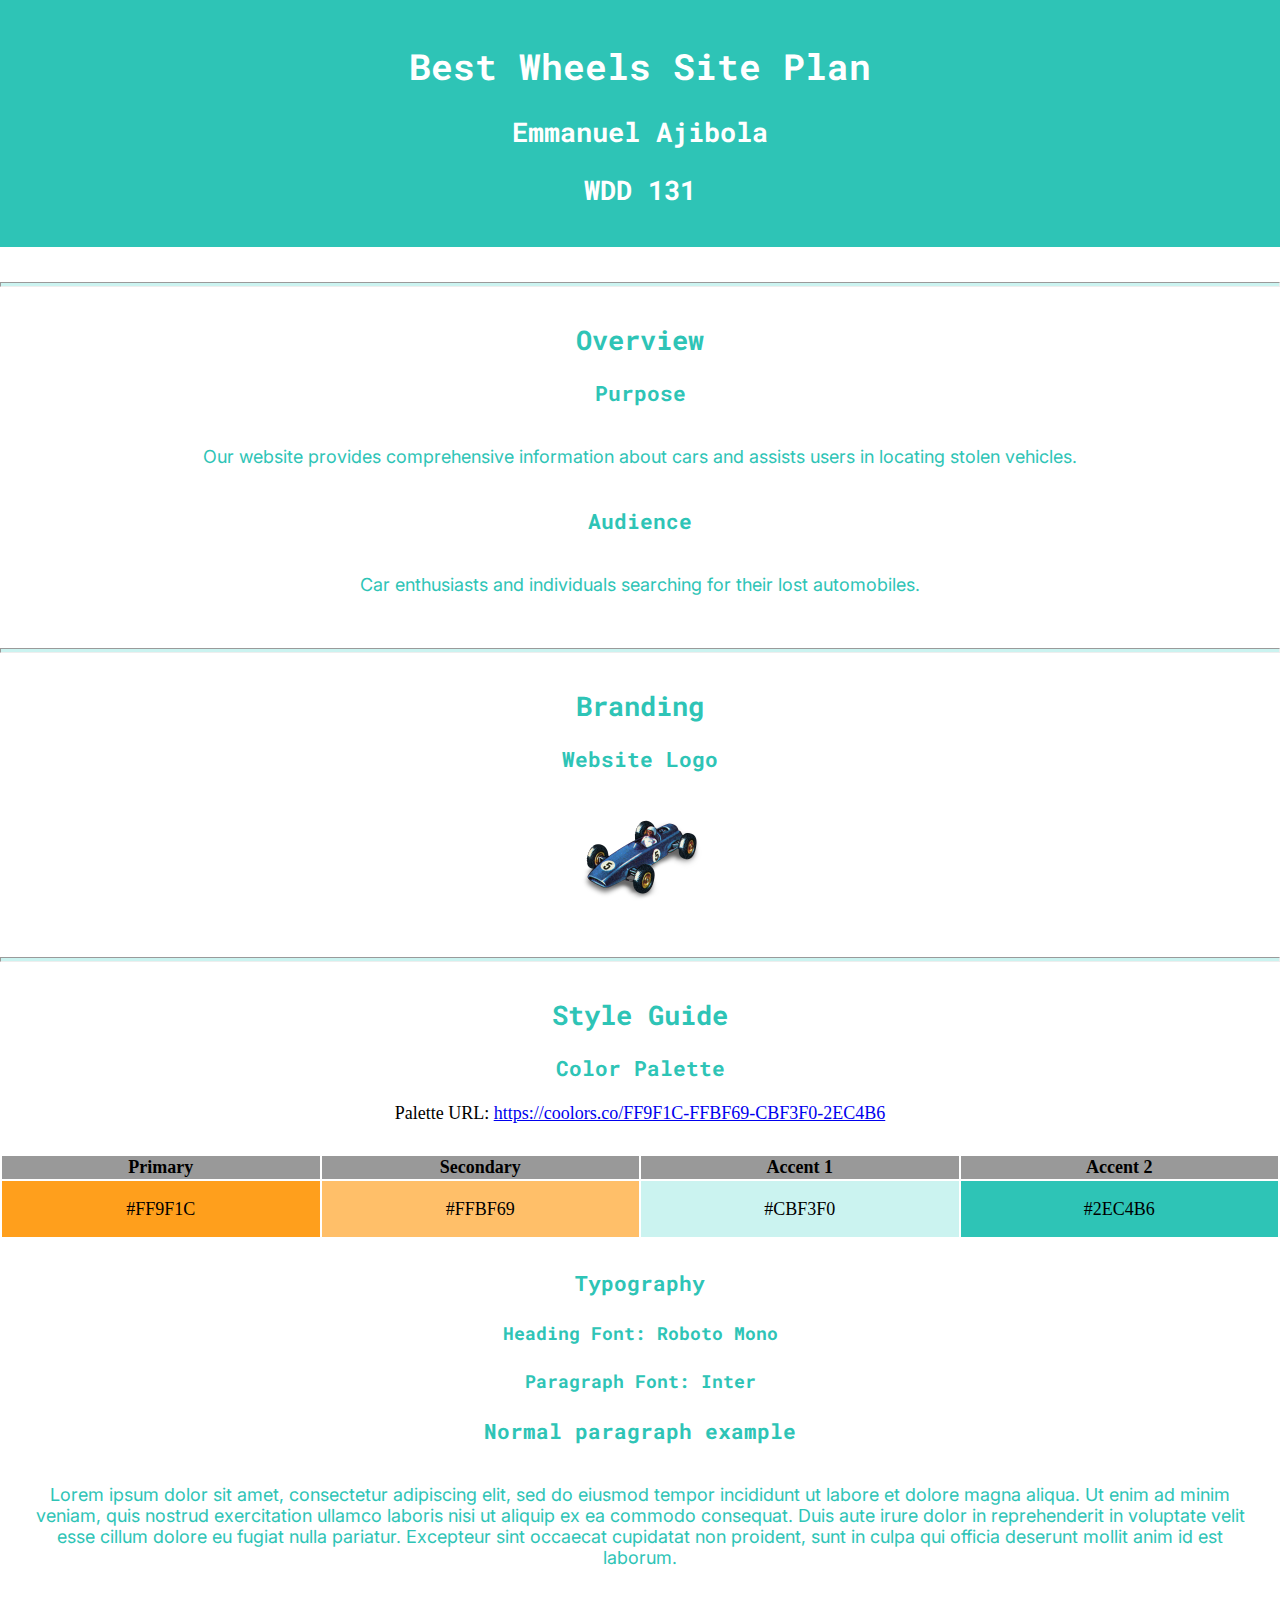
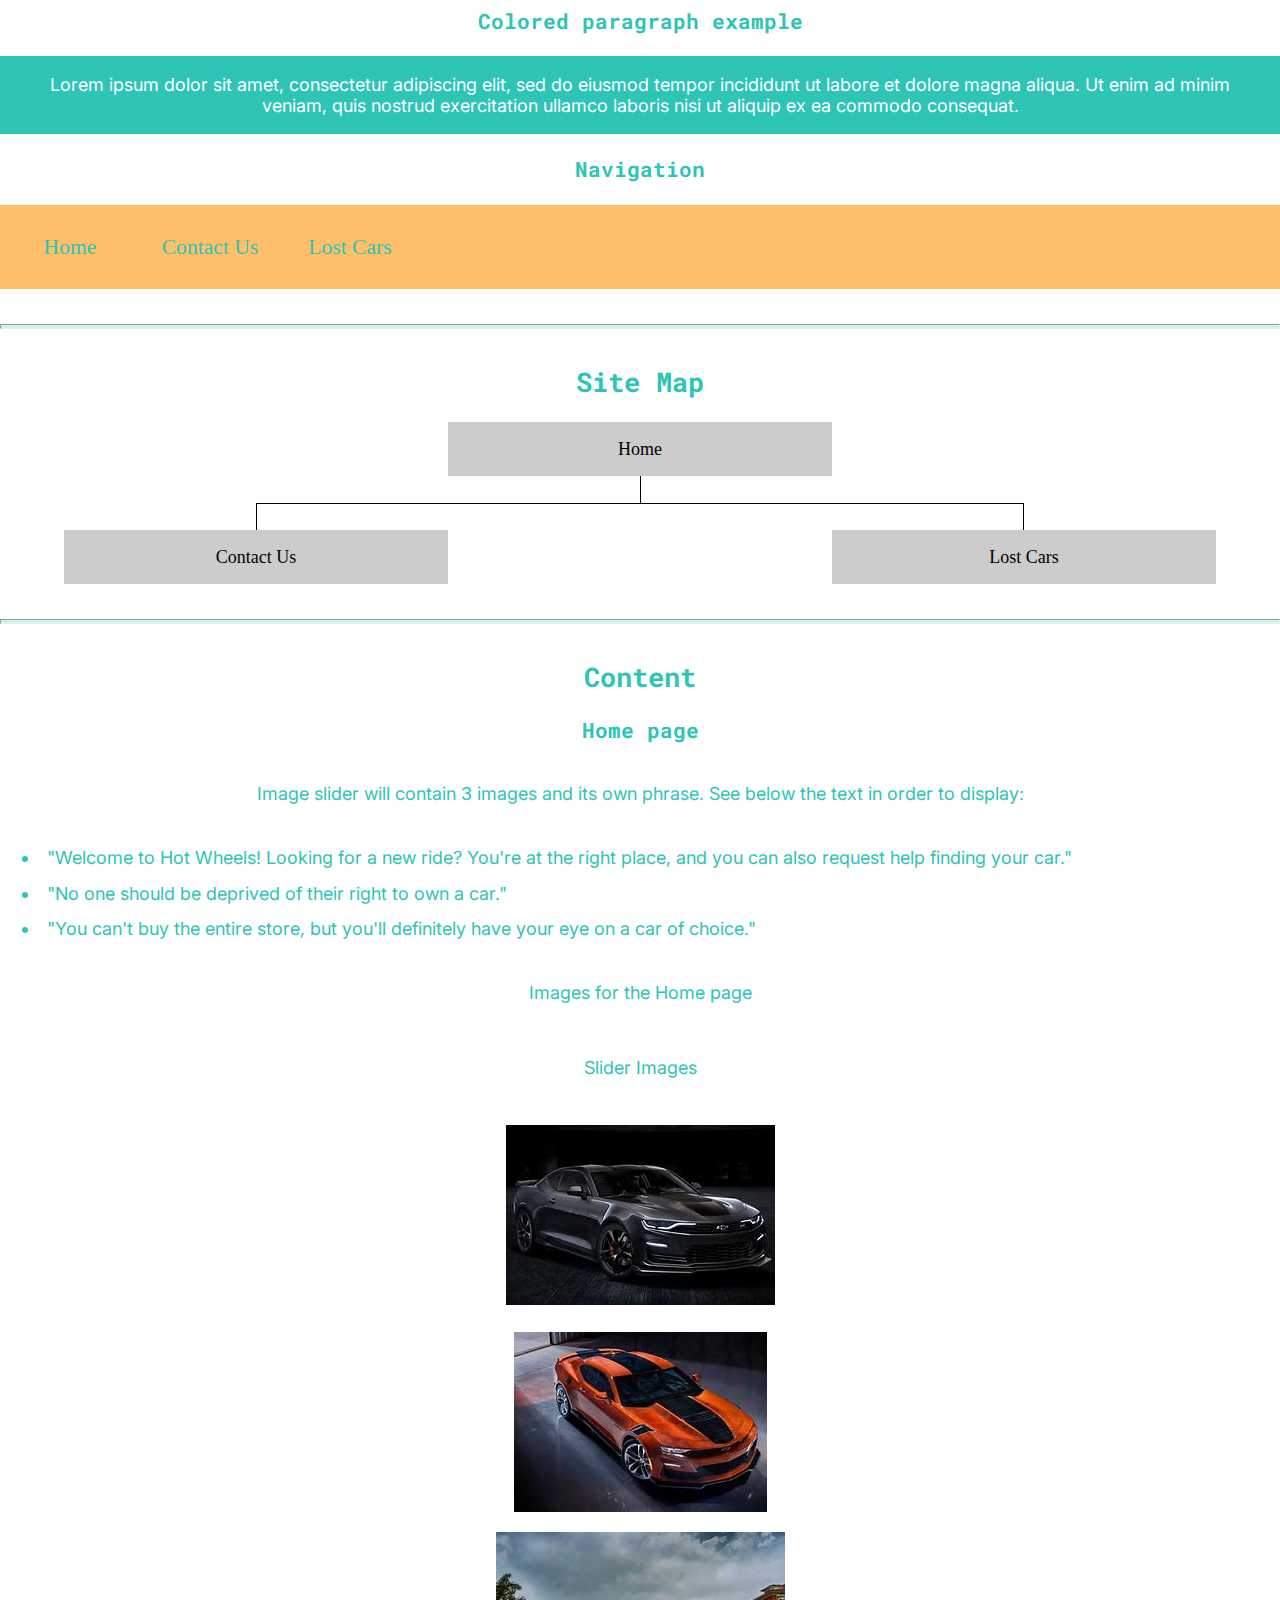
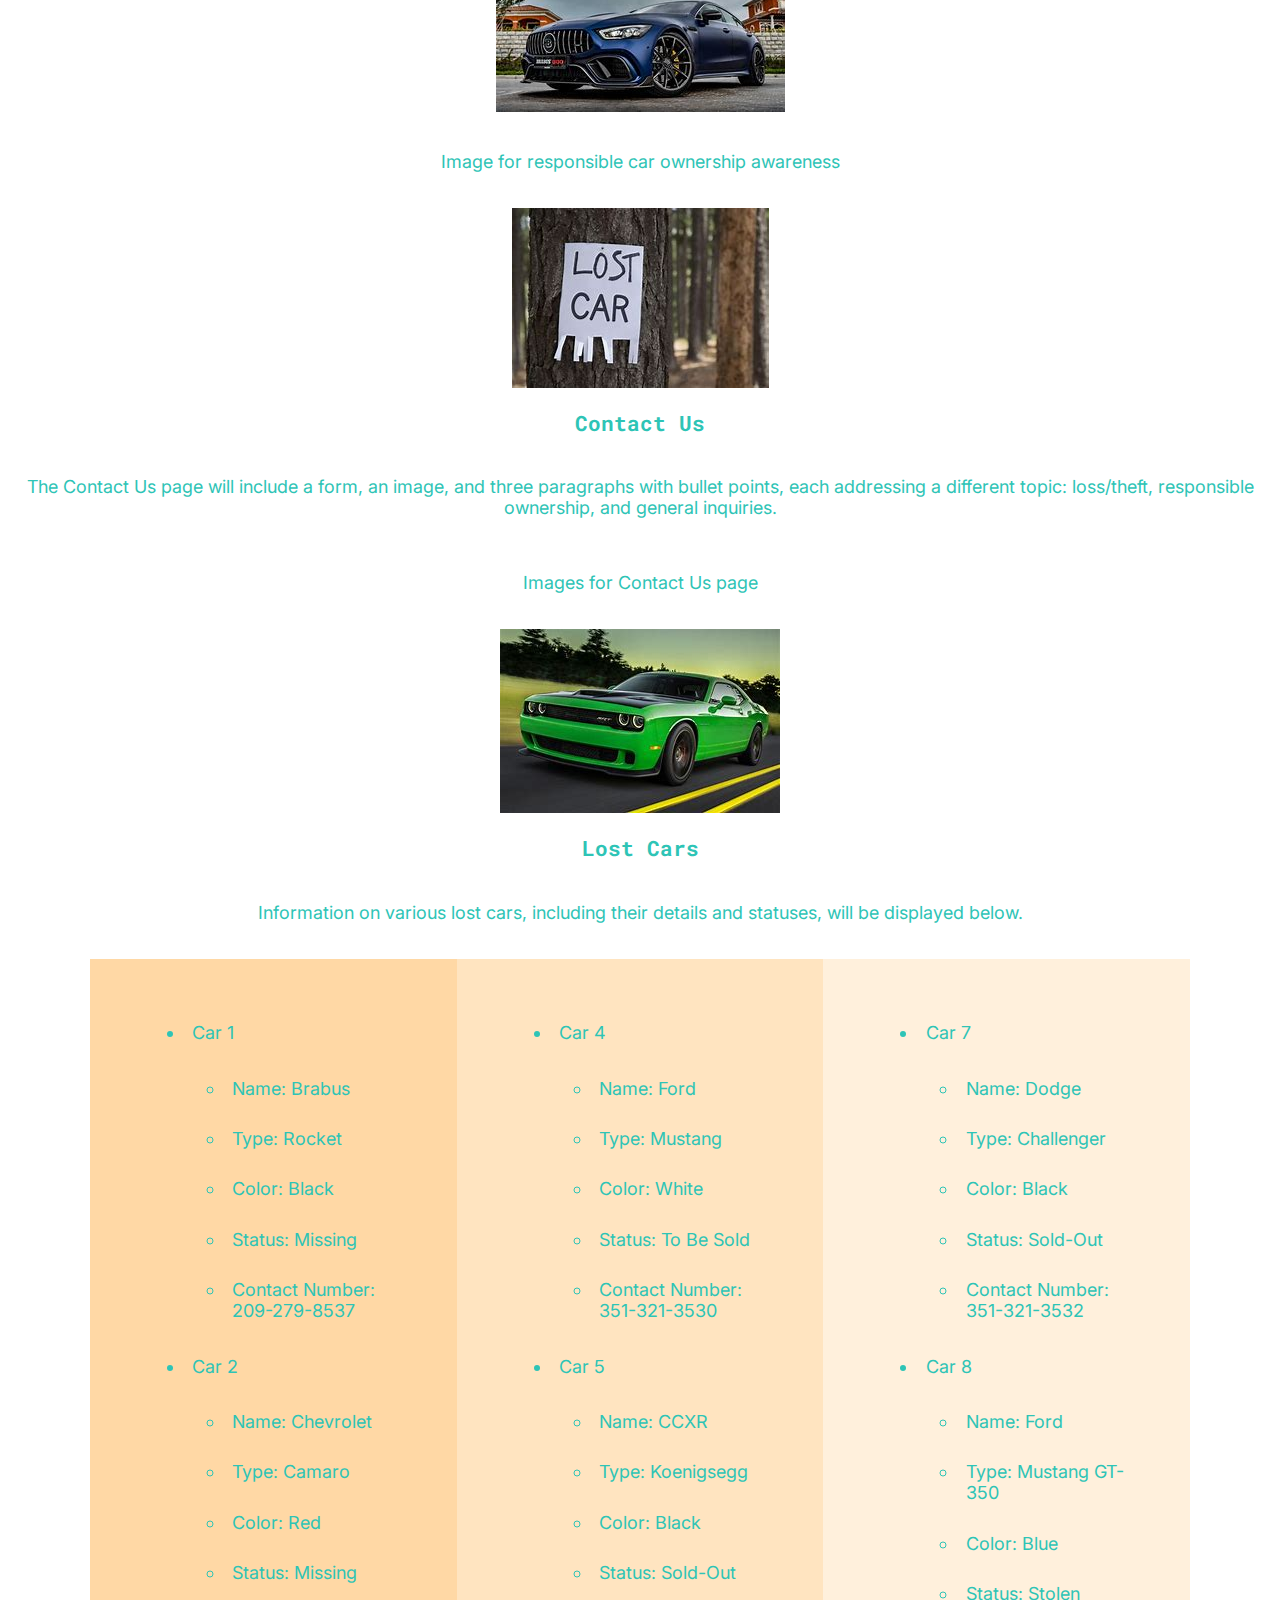
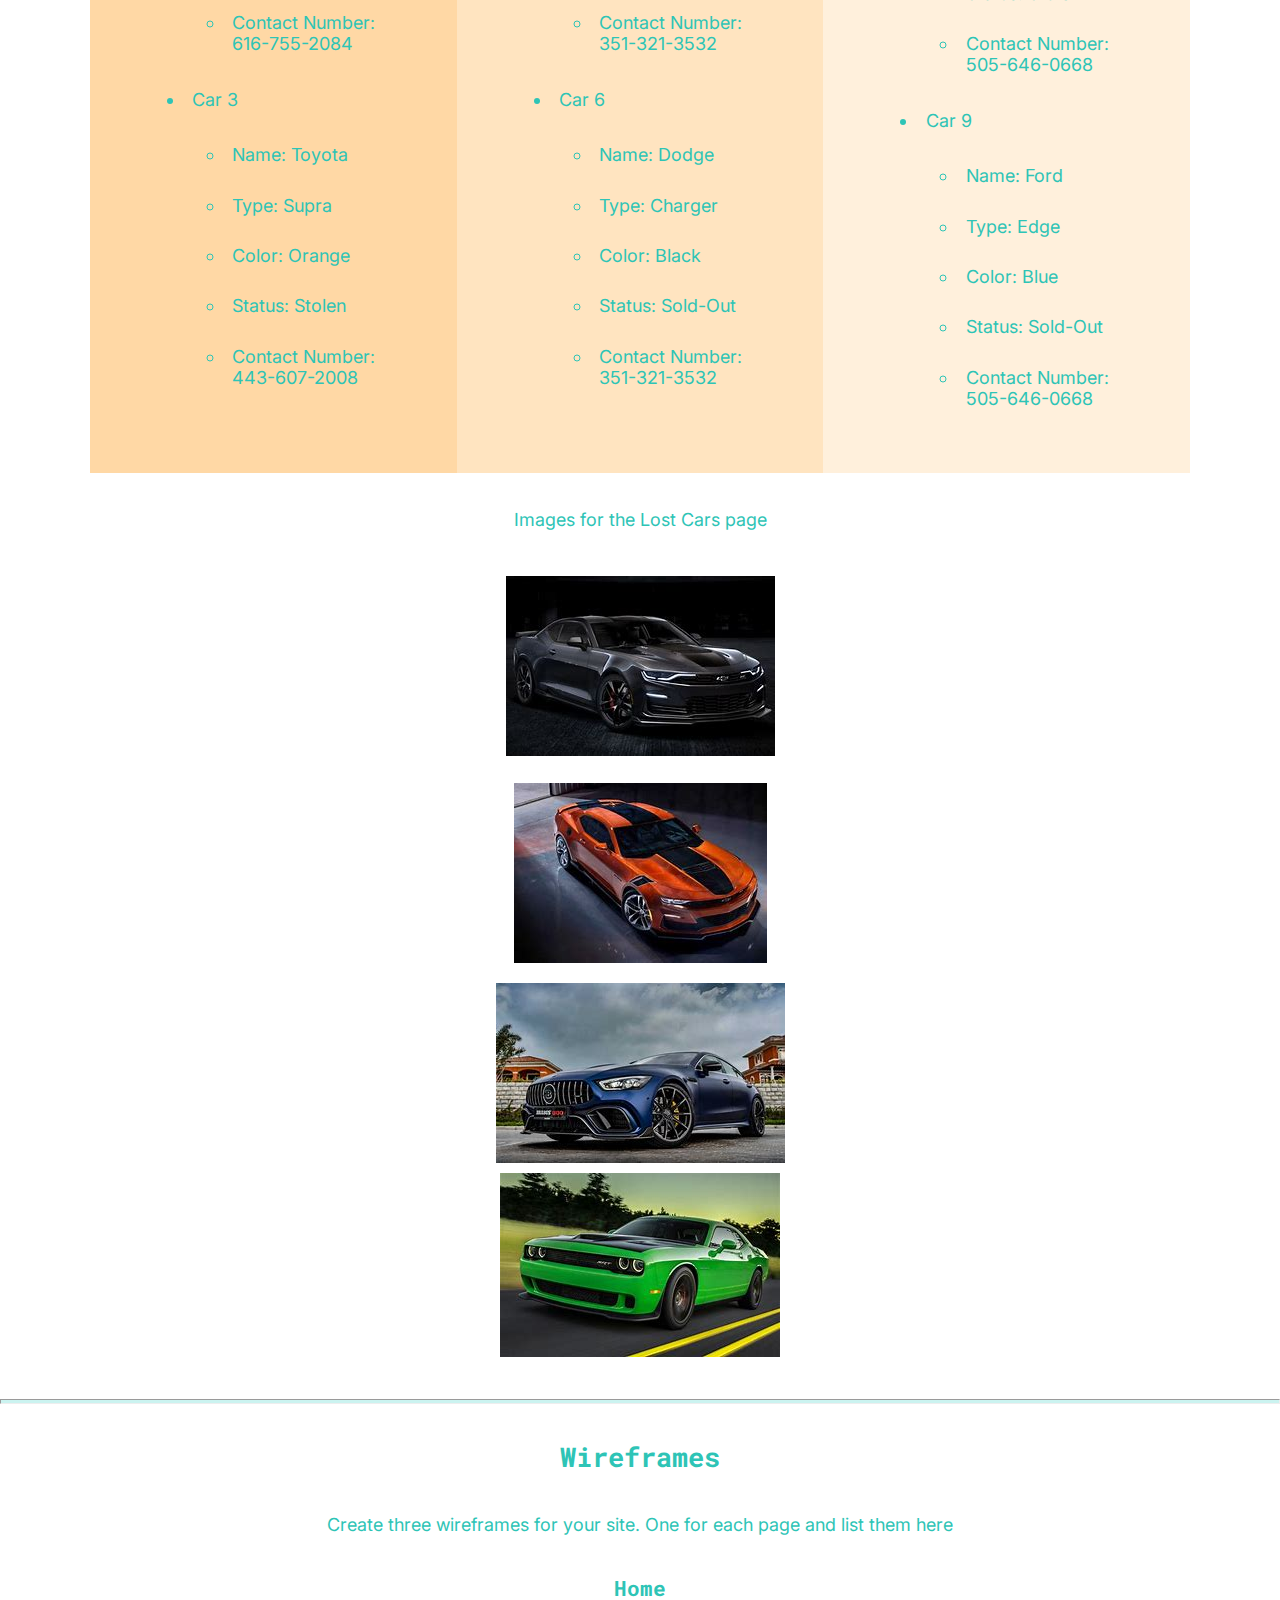
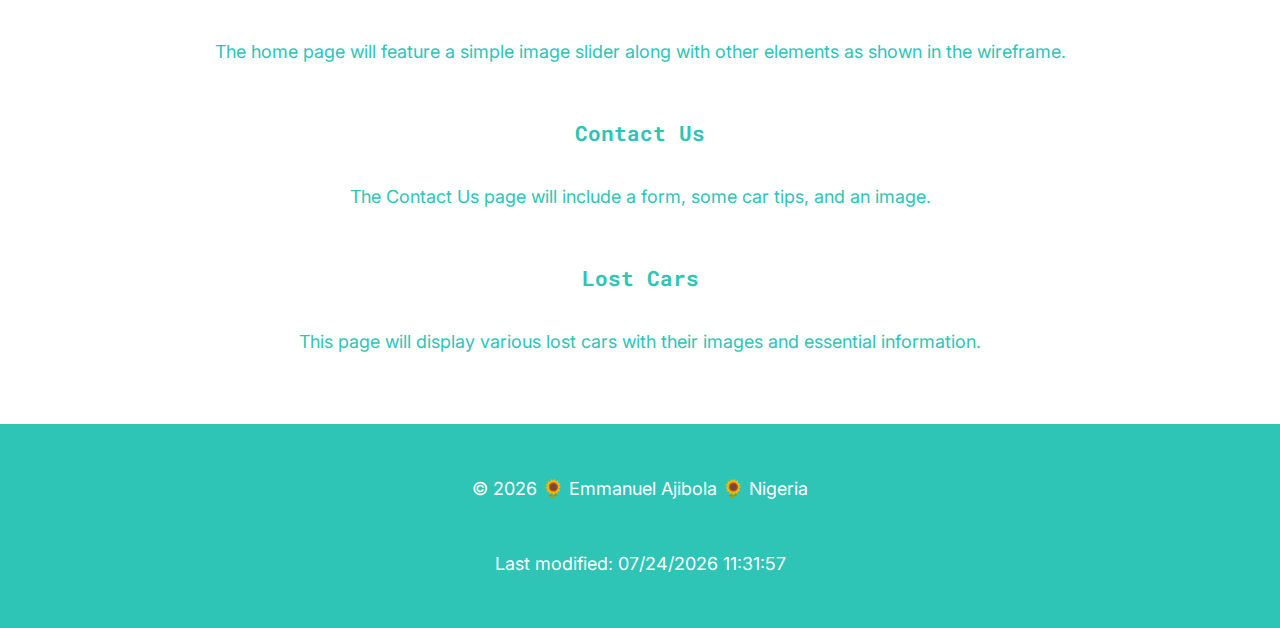
==== site-plan.html @ 31a9af97 "All Done" ====
<!DOCTYPE html>
<html lang="en-us">

<head>
  <meta http-equiv="Content-Type" content="text/html; charset=UTF-8">
  <meta name="viewport" content="width=device-width, initial-scale=1.0">
  <meta name="description" content="This is the site plan for the project of subject WDD131" />
  <meta name="author" content="Emmanuel Ajibola" />
  <title>Best Wheels | Site Plan</title>
  <link type="text/css" rel="stylesheet" href="styles/siteplan.css">
  <link rel="icon" type="image/x-icon" href="images/brm_racing_car_18613.ico">
</head>

<body>
  <header>
    <h1> Best Wheels Site Plan</h1>
    <h2>Emmanuel Ajibola</h2>
    <h2>WDD 131</h2>
  </header>
  <main>
    <hr>
    <h2>Overview</h2>
    <h3>Purpose</h3>
    <p>Our website provides comprehensive information about cars and assists users in locating stolen vehicles.</p> <!-- changed -->

    <h3>Audience</h3>
    <p>Car enthusiasts and individuals searching for their lost automobiles.</p> <!-- changed -->

    <hr>
    <h2>Branding</h2>
    <h3>Website Logo</h3>
    <a href="index.html">
      <img src="images/brm_racing_car_18613.ico" alt="Logo image" loading="lazy">
    </a>
    <hr>
    <h2>
      Style Guide
    </h2>

    <h3>
      Color Palette
    </h3>

    Palette URL: <a href="https://coolors.co/FF9F1C-FFBF69-CBF3F0-2EC4B6"
      target="_blank">https://coolors.co/FF9F1C-FFBF69-CBF3F0-2EC4B6</a>

    <table class="colors">
      <tbody>
        <tr>
          <th>Primary</th>
          <th>Secondary</th>
          <th>Accent 1</th>
          <th>Accent 2</th>
        </tr>
        <tr>
          <td class="primary">#FF9F1C</td>
          <td class="secondary">#FFBF69</td>
          <td class="accent1">#CBF3F0</td>
          <td class="accent2">#2EC4B6</td>
        </tr>
      </tbody>
    </table>

    <h3>
      Typography
    </h3>

    <h4>
      Heading Font: Roboto Mono <!-- changed -->
    </h4>
    <h4>
      Paragraph Font: Inter <!-- changed -->
    </h4>
    <h3>
      Normal paragraph example
    </h3>
    <p>
      Lorem ipsum dolor sit amet, consectetur adipiscing elit, sed do eiusmod tempor incididunt ut labore et dolore
      magna aliqua. Ut enim ad minim veniam, quis nostrud exercitation ullamco laboris nisi ut aliquip ex ea commodo
      consequat. Duis aute irure dolor in reprehenderit in voluptate velit esse cillum dolore eu fugiat nulla pariatur.
      Excepteur sint occaecat cupidatat non proident, sunt in culpa qui officia deserunt mollit anim id est laborum.
    </p>
    <h3>
      Colored paragraph example
    </h3>
    <p class="colored">
      Lorem ipsum dolor sit amet, consectetur adipiscing elit, sed do eiusmod tempor incididunt ut labore et dolore
      magna aliqua. Ut enim ad minim veniam, quis nostrud exercitation ullamco laboris nisi ut aliquip ex ea commodo
      consequat.
    </p>

    <h3>
      Navigation
    </h3>

    <nav>
      <a href="#">Home</a>
      <a href="#">Contact Us</a>
      <a href="#">Lost Cars</a> <!-- changed -->
    </nav>
    <hr>
    <h2>
      Site Map
    </h2>
    <div class="sitemap">
      <div class="sm-home">
        Home
      </div>
      <div class="sm-page2">
        Contact Us <!-- changed -->
      </div>
      <div class="sm-page3">
        Lost Cars <!-- changed -->
      </div>

      <div class="top">
        &nbsp;
      </div>
      <div class="left">
        &nbsp;
      </div>
      <div class="right">
        &nbsp;
      </div>
    </div>

    <hr>
    <h2>
      Content
    </h2>
    <h3>Home page</h3>
    <p>
      Image slider will contain 3 images and its own phrase. See below the text in order to display:
    </p>
    <ul>
      <li>"Welcome to Hot Wheels! Looking for a new ride? You're at the right place, and you can also request help finding your car."</li> <!-- changed -->
      <li>"No one should be deprived of their right to own a car."</li>
      <li>"You can't buy the entire store, but you'll definitely have your eye on a car of choice."</li> <!-- changed -->
    </ul>

    <p>Images for the Home page</p>
    <p>Slider Images</p>
    <img src="images/1car.jpeg" alt="Homepage - Slider - Image 1" class="pet" loading="lazy">
    <img src="images/2car.jpeg" alt="Homepage - Slider - Image 2" class="pet" loading="lazy">
    <img src="images/3car.jpeg" alt="Homepage - Slider - Image 3" class="pet" loading="lazy">
    <p>Image for responsible car ownership awareness</p> <!-- changed -->
    <img src="images/lost-car.jpeg" alt="Homepage - Responsible car ownership awareness - Image" class="pets" loading="lazy"> <!-- changed -->
    
    <h3>Contact Us</h3>
    <p>
      The Contact Us page will include a form, an image, and three paragraphs with bullet points, each addressing a different topic: loss/theft, responsible ownership, and general inquiries. <!-- changed -->
    </p>
    <p>Images for Contact Us page</p>
    <img src="images/4car.jpeg" alt="Contact Us - Image" class="pets" loading="lazy">

    <h3>Lost Cars</h3> <!-- changed -->
    <p>
      Information on various lost cars, including their details and statuses, will be displayed below.
    </p> <!-- changed -->

    <div class="pet-row">
      <div class="pet-col" id="column1">
        <ul>
          <li>Car 1</li> <!-- changed -->
          <ul>
            <li>Name: Brabus </li>
            <li>Type: Rocket</li>
            <li>Color: Black</li>
            <li>Status: Missing</li>
            <li>Contact Number: 209-279-8537</li>
          </ul>

          <li>Car 2</li> <!-- changed -->
          <ul>
            <li>Name: Chevrolet</li> <!-- changed -->
            <li>Type: Camaro</li>
            <li>Color: Red</li> <!-- changed -->
            <li>Status: Missing</li>
            <li>Contact Number: 616-755-2084</li>
          </ul>

          <li>Car 3</li> <!-- changed -->
          <ul>
            <li>Name: Toyota</li>
            <li>Type: Supra</li>
            <li>Color: Orange</li>
            <li>Status: Stolen</li>
            <li>Contact Number: 443-607-2008</li>
          </ul>
      </div>

      <div class="pet-col" id="column2">
        <ul>
          <li>Car 4</li> <!-- changed -->
          <ul>
            <li>Name: Ford</li>
            <li>Type: Mustang</li>
            <li>Color: White</li>
            <li>Status: To Be Sold</li>
            <li>Contact Number: 351-321-3530</li>
          </ul>

          <li>Car 5</li> <!-- changed -->
          <ul>
            <li>Name: CCXR</li>
            <li>Type: Koenigsegg</li> <!-- corrected -->
            <li>Color: Black</li>
            <li>Status: Sold-Out</li>
            <li>Contact Number: 351-321-3532</li>
          </ul>

          <li>Car 6</li> <!-- changed -->
          <ul>
            <li>Name: Dodge</li>
            <li>Type: Charger</li>
            <li>Color: Black</li>
            <li>Status: Sold-Out</li>
            <li>Contact Number: 351-321-3532</li>
          </ul>
      </div>

      <div class="pet-col" id="column3">
        <ul>
          <li>Car 7</li> <!-- changed -->
          <ul>
            <li>Name: Dodge</li>
            <li>Type: Challenger</li>
            <li>Color: Black</li>
            <li>Status: Sold-Out</li>
            <li>Contact Number: 351-321-3532</li>
          </ul>

          <li>Car 8</li> <!-- changed -->
          <ul>
            <li>Name: Ford</li>
            <li>Type: Mustang GT-350</li> <!-- changed -->
            <li>Color: Blue</li>
            <li>Status: Stolen</li>
            <li>Contact Number: 505-646-0668</li>
          </ul>

          <li>Car 9</li> <!-- changed -->
          <ul>
            <li>Name: Ford</li>
            <li>Type: Edge</li> <!-- changed -->
            <li>Color: Blue</li>
            <li>Status: Sold-Out</li>
            <li>Contact Number: 505-646-0668</li>
          </ul>
      </div>
    </div>
    <p>Images for the Lost Cars page</p> <!-- changed -->
    <img src="images/ohyes_car.jpeg" alt="Lost Cars - Image 1" class="pet" loading="lazy"> <!-- changed -->
    <img src="images/1car.jpeg" alt="Lost Cars - Image 2" class="pet" loading="lazy"> <!-- changed -->
    <img src="images/2car.jpeg" alt="Lost Cars - Image 3" class="pet" loading="lazy"> <!-- changed -->
    <img src="images/3car.jpeg" alt="Lost Cars - Image 4" class="pet" loading="lazy"> <!-- changed -->
    <img src="images/4car.jpeg" alt="Lost Cars - Image 5" class="pet" loading="lazy"> <!-- changed -->
    <img src="images/chill.jpeg" alt="Lost Cars - Image 6" class="pet" loading="lazy"> <!-- changed -->
    <img src="images/chilis.jpeg" alt="Lost Cars - Image 7" class="pet" loading="lazy"> <!-- changed -->
    <img src="images/bosscar.jpeg" alt="Lost Cars - Image 8" class="pet" loading="lazy" style="width: 500px;"> <!-- changed -->

    <hr>
    <h2>
      Wireframes
    </h2>
    <p>
      Create three wireframes for your site. One for each page and list them here
    </p>

    <h3>Home</h3>
    <p>
      The home page will feature a simple image slider along with other elements as shown in the wireframe.
    </p>
    <img src="images/1-Homepage.png" alt="home page wireframe" loading="lazy">

    <h3>Contact Us</h3>
    <p>
      The Contact Us page will include a form, some car tips, and an image.
    </p>
    <img src="images/2-Contact-Us.png" alt="Contact Us wireframe" loading="lazy">

    <h3>Lost Cars</h3> <!-- changed -->
    <p>
      This page will display various lost cars with their images and essential information.
    </p>
    <img src="images/3-Lost-Pets.png" alt="Lost Cars wireframe" loading="lazy"> <!-- changed -->
  </main>
  <footer>
    <p>&copy; <span id="currentyear"></span> &#127803; Emmanuel Ajibola &#127803; Nigeria</p>
    <p id="lastModified"></p>
    <script src="scripts/getdates.js" defer></script> <!-- corrected -->
  
  </footer>
  
</body>

</html>
---- styles/siteplan.css ----
/* if you are using any Google fonts change the font names below to your fonts. 
Any spaces in your font name should be replaced with a +. 
Fonts are separated by a | */
@import url('https://fonts.googleapis.com/css2?family=Inter:wght@400&family=Roboto+Mono:wght@700&display=swap');

:root {
  --primary-color: #FF9F1C   ;
  --secondary-color: #FFBF69 ;
  --accent1-color: #CBF3F0;
  --accent2-color: #2EC4B6;

  --heading-font: "Roboto Mono", Helvetica, sans-serif;
  --paragraph-font: Inter, Helvetica, sans-serif;

  --headline-color-on-white: #2EC4B6;  /* headlines on a white background */ 
  --headline-color-on-color: white; /* headlines on a colored background */ 
  --paragraph-color-on-white: #2EC4B6; /* paragraph text on a white background */ 
  --paragraph-color-on-color: white; /* paragraph text on a colored background */ 
  --paragraph-background-color: #2EC4B6  ;
  --nav-link-color: #2EC4B6;
  --nav-background-color: #FFBF69;
  --nav-hover-link-color: white;
  --nav-hover-background-color: #2EC4B6;
}

body {
  margin: 0 auto;
  font-size: 18px;
  text-align: center;
}
img {
  display: block;
  margin: 0 auto;
}

h1, h2, h3, h4, h5, h6 {
  font-family: var(--heading-font);
  color: var(--headline-color-on-white);
}
h2 {
  text-align: center;
}
hr {
  height: 3px;
  margin: 35px 0;
  background: var(--accent1-color);
}
header, footer {
  padding: 1em;
  text-align: center;
  color: var(--headline-color-on-color);
  background-color: var(--paragraph-background-color);
}

header > h1, header > h2, footer p {
  color: var(--headline-color-on-color);
}

footer{
  margin-top: 2em;
}

p {
  font-family: var(--paragraph-font);
  color: var(--paragraph-color-on-white);
  padding: 1em;
}

.colors {
  width: 100%;
  min-width: 350px;
  margin: 30px auto;
  text-align: center;
}
.colors th {
  background-color: #999;
}
.colors td{
  width: 25%;
  height: 3em;
}

.primary {
  background-color: var(--primary-color);
}
.secondary {
  background-color: var(--secondary-color);
}
.accent1 {
  background-color: var(--accent1-color);
}
.accent2{
  background-color: var(--accent2-color);
}

p.colored {
  background-color: var(--paragraph-background-color);
  color: var(--paragraph-color-on-color);
}

nav {
  background-color: var(--nav-background-color);
  line-height: 3em;
  text-align: center;
  font-size: 1.2em;
}
nav  {
  list-style-type: none;
  display: flex;
}
nav a {
  padding:1em;
  min-width: 120px;
  text-decoration: none;
  padding: 10px;
}
nav a:link, nav a:visited {
  color: var(--nav-link-color);
}
nav a:hover {
  color: var(--nav-hover-link-color);
  background-color: var(--nav-hover-background-color);
}

.sitemap {
  display: grid;
  justify-content: center;

  grid-template-columns: repeat(6, 15%);
  grid-template-rows: 3em 1.5em 1.5em 3em;
  grid-template-areas: ". . home home . ."
    ". . . top . ."
    ". left left right right ."
    "page2 page2 . . page3 page3";
}
.sitemap > div {

  text-align: center;

}
.sm-home {
  grid-area: home;
  background-color: #ccc;
  line-height: 3em;
}
.sm-page2 {
  grid-area: page2;
  background-color: #ccc;
  line-height: 3em;
}
.sm-page3 {
  grid-area: page3;
  background-color: #ccc;
  line-height: 3em;
}

.top {
  grid-area: top;
  border-left: 1px solid;
}

.left {
  grid-area: left;
  border-top: 1px solid;
  border-left: 1px solid;
}

.right {
  grid-area: right;
  border-top: 1px solid;
  border-right: 1px solid;
}

/* Create three equal columns that floats next to each other */
.column {
  float: left;
  width: 50%;
  padding: 10px;
  height: 10%;
}

.column li{
  float: left;
  clear: both;
}

/* Clear floats after the columns */
.row:after {
  content: "";
  display: table;
  clear: both;
}

/* Additions */

/* Initial treatment for UL and LI */
ul{
  text-align: left;
}

li {
  font-family: var(--paragraph-font);
  color: var(--paragraph-color-on-white);
  padding: 0.4em;
}

/* Table from Contact Us Secondary Page */
.pet-row{
  width: 90%;
  max-width: 1100px;
  margin: auto;
  display: grid;
  grid-template-columns: repeat(auto-fit, minmax(250px, 1fr));
}

.pet-col{
  padding: 10% 15%;
}

.pet-col h3{
  margin: 20px 0 40px;
}

.pet-col ul{
  margin: 20px 0;
}
.pet-col ul li{
  margin: 15px 0;
  size: 20px;
}

#column1{
  background-color:#ffbe6999;
}

#column2{
  background-color:#ffbe696b;
}

#column3{
  background-color:#ffbe693b;
}

/* Pet images resize for personal site plan, however all images were optimized */
.pet{
  object-fit: scale-down;
  width: 300px;
  image-resolution: 100dpi;
}
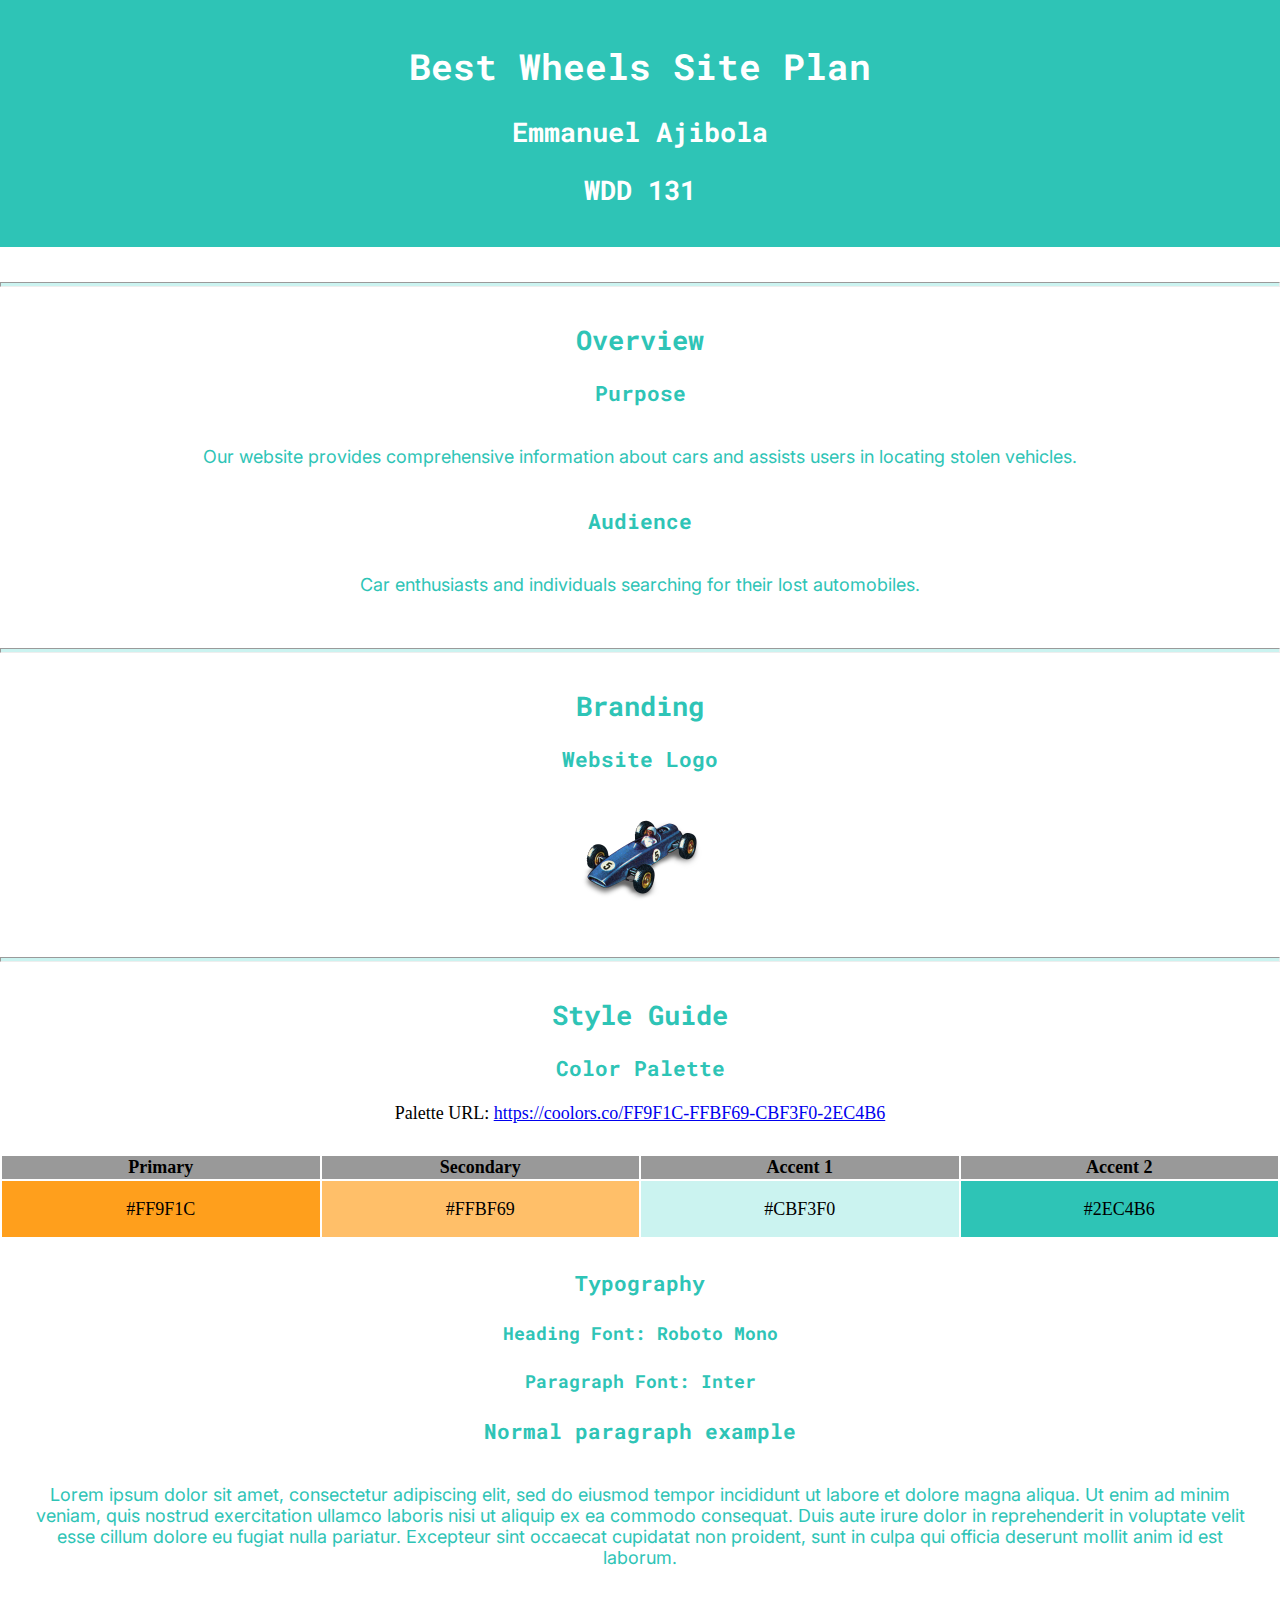
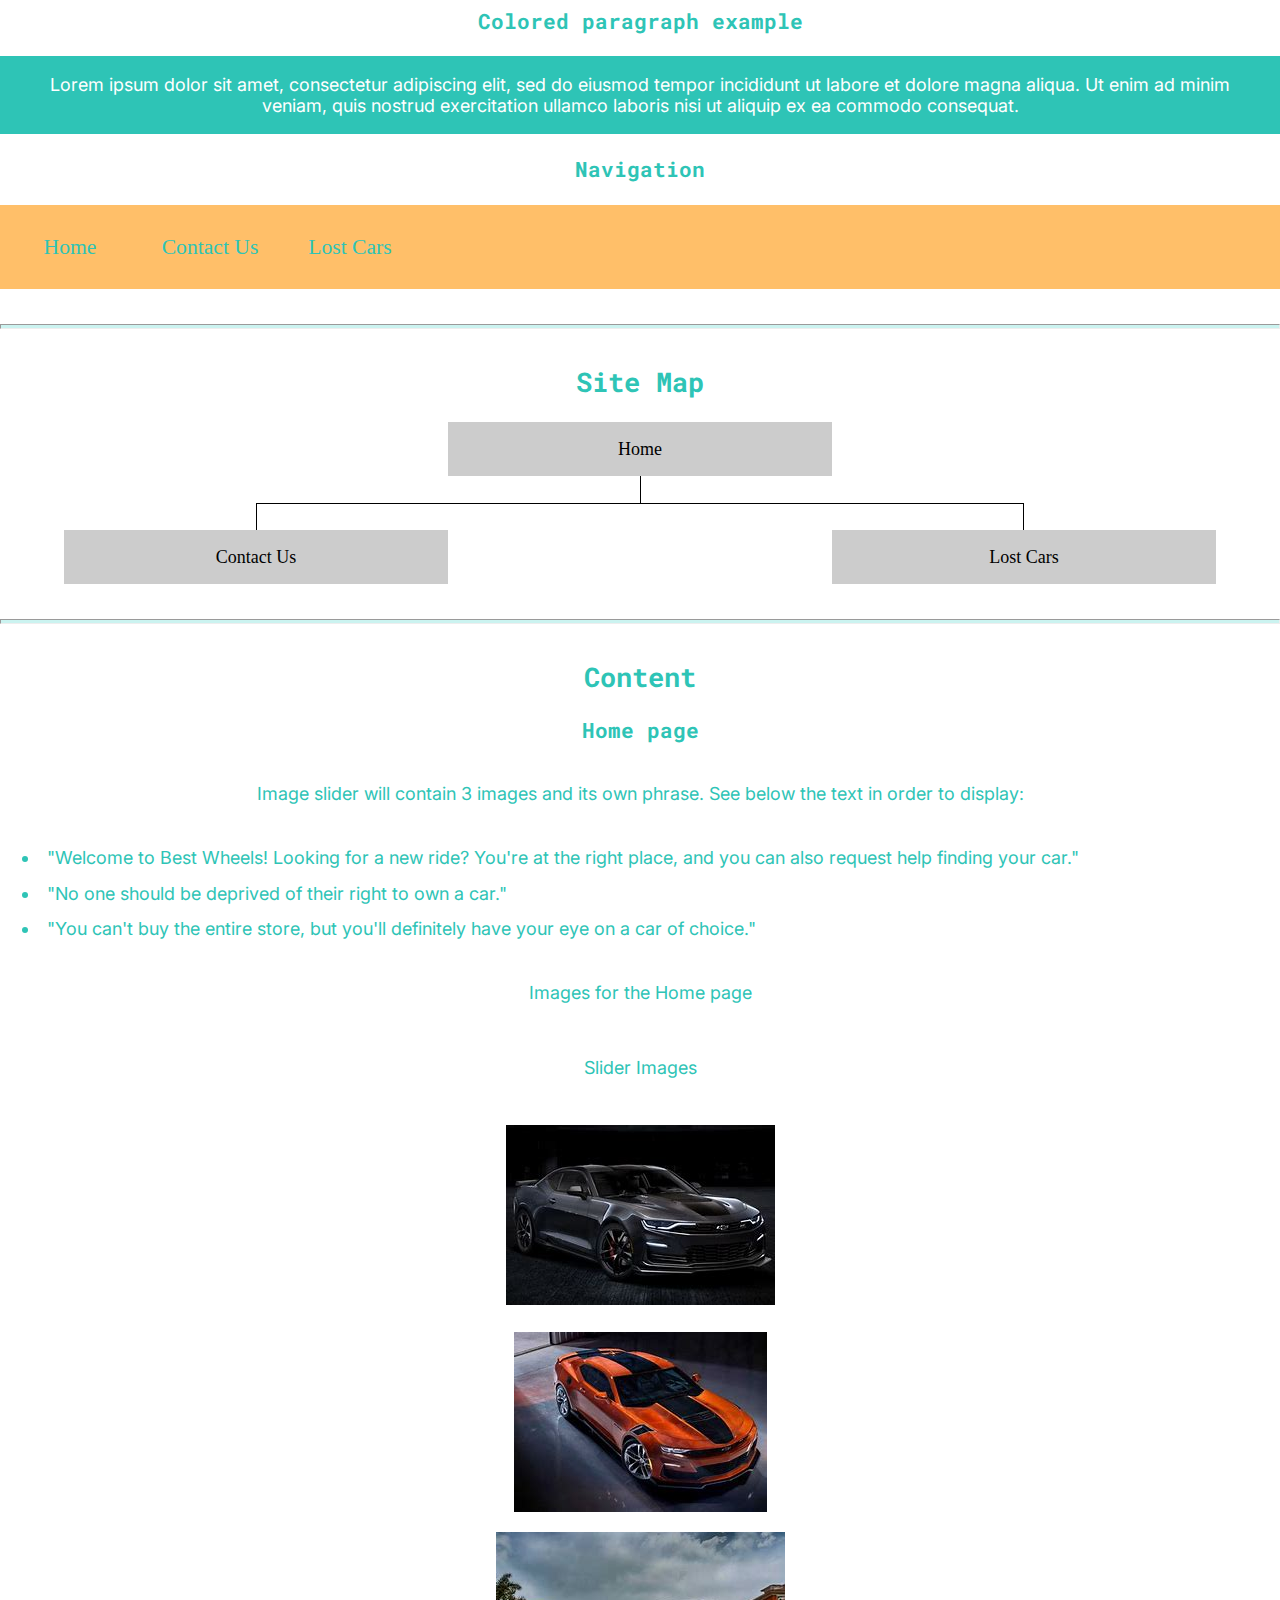
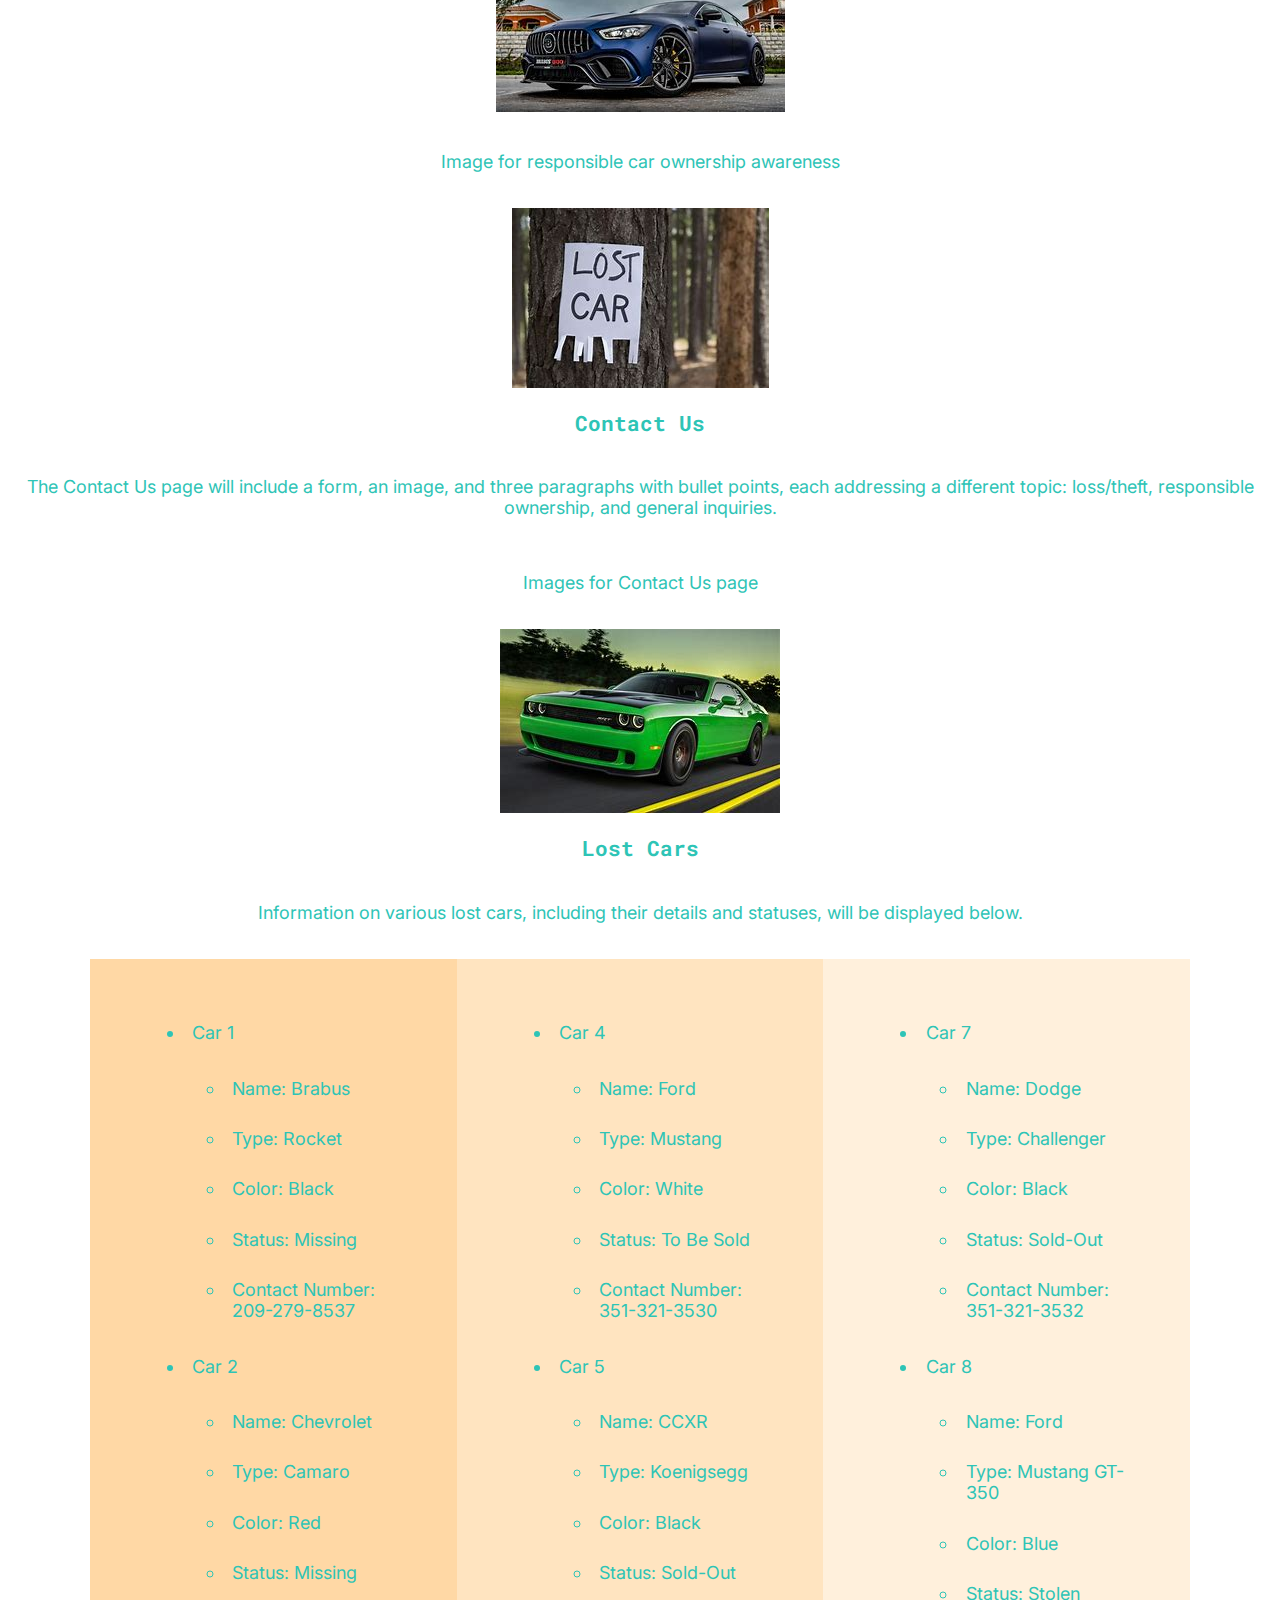
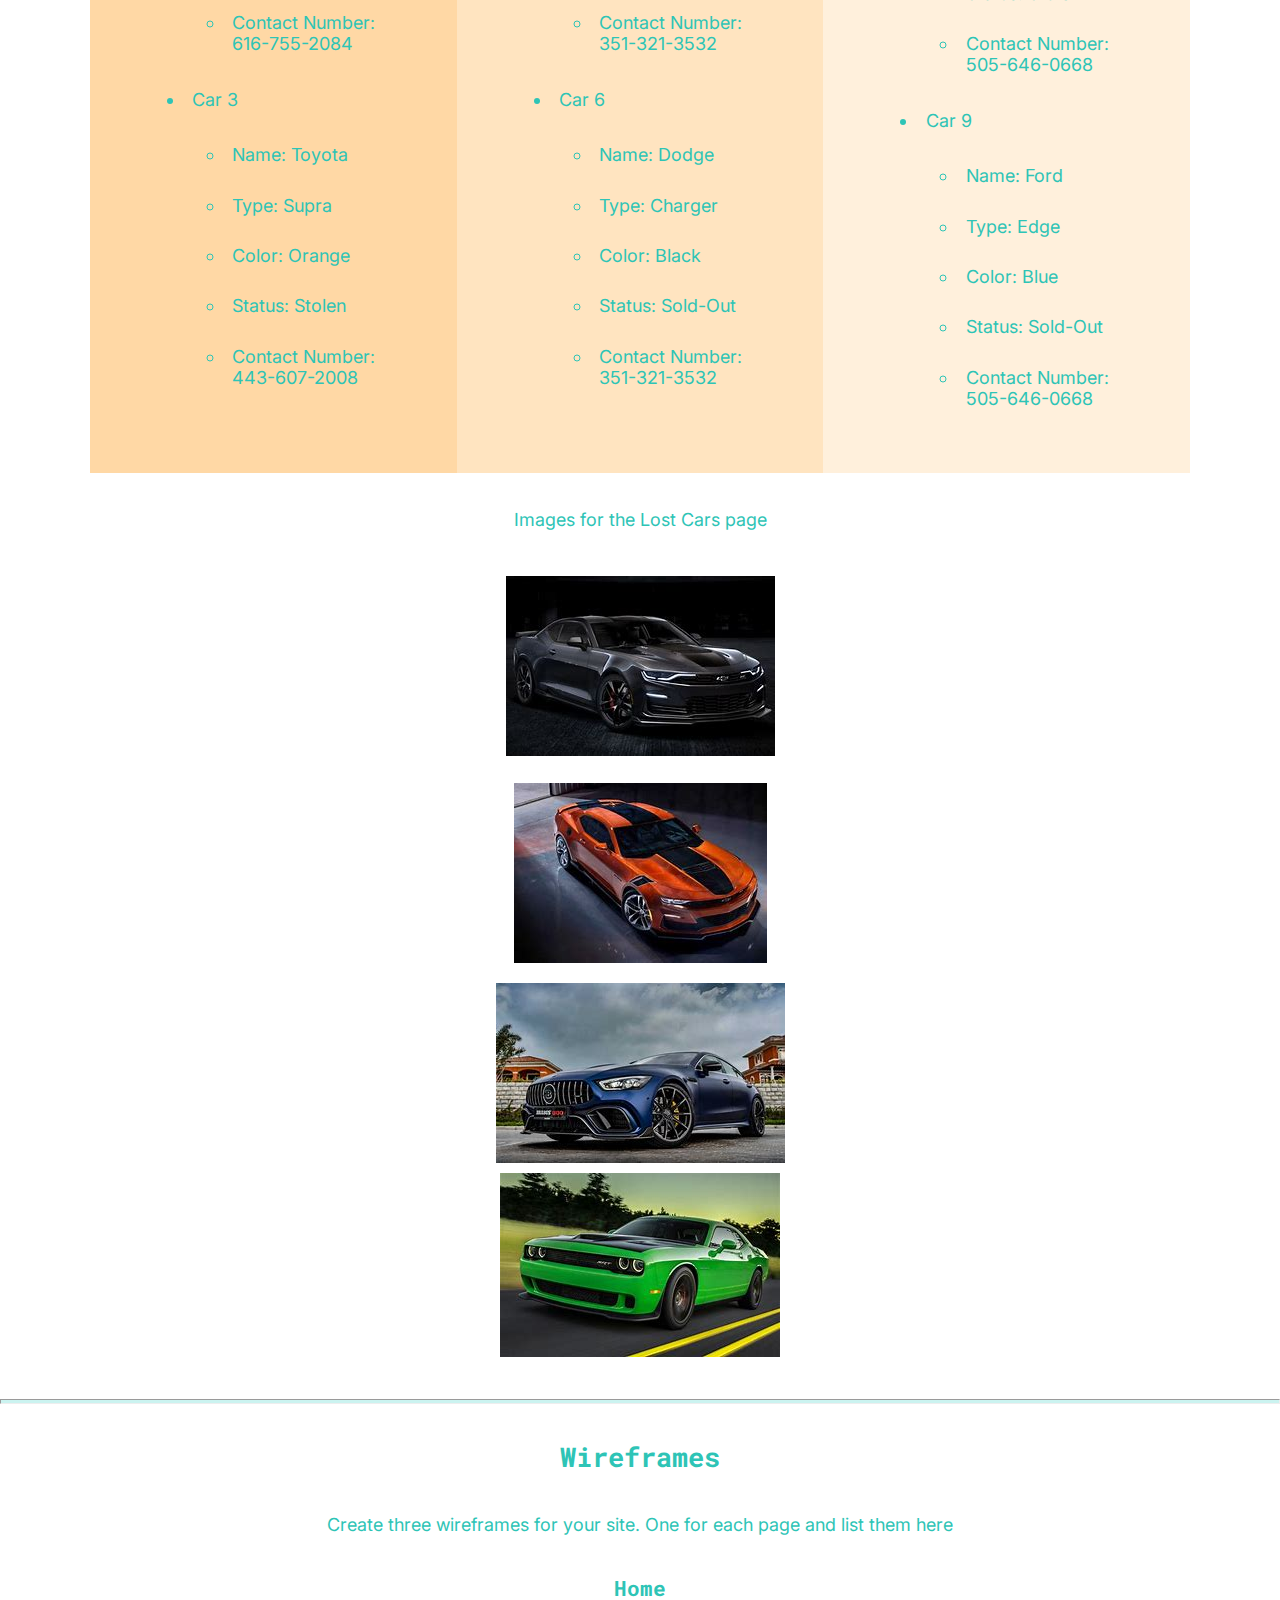
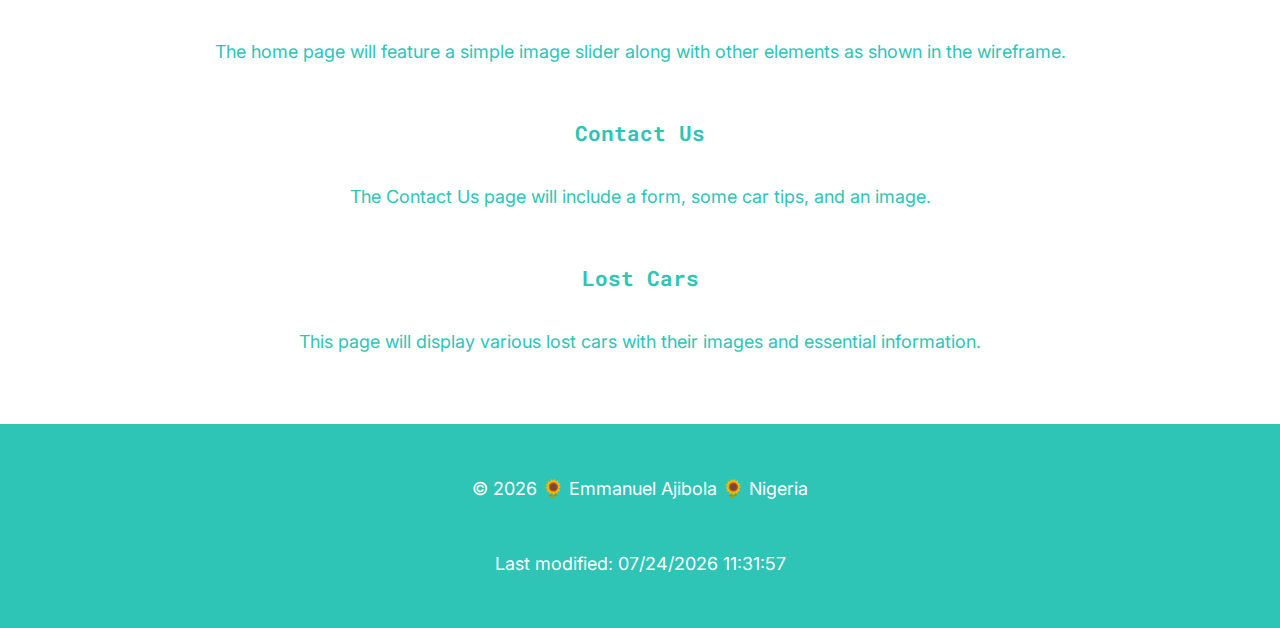
==== commit 3eff9276: "All Done" ====
--- a/site-plan.html
+++ b/site-plan.html
@@ -133,7 +133,7 @@
       Image slider will contain 3 images and its own phrase. See below the text in order to display:
     </p>
     <ul>
-      <li>"Welcome to Hot Wheels! Looking for a new ride? You're at the right place, and you can also request help finding your car."</li> <!-- changed -->
+      <li>"Welcome to Best Wheels! Looking for a new ride? You're at the right place, and you can also request help finding your car."</li> <!-- changed -->
       <li>"No one should be deprived of their right to own a car."</li>
       <li>"You can't buy the entire store, but you'll definitely have your eye on a car of choice."</li> <!-- changed -->
     </ul>
